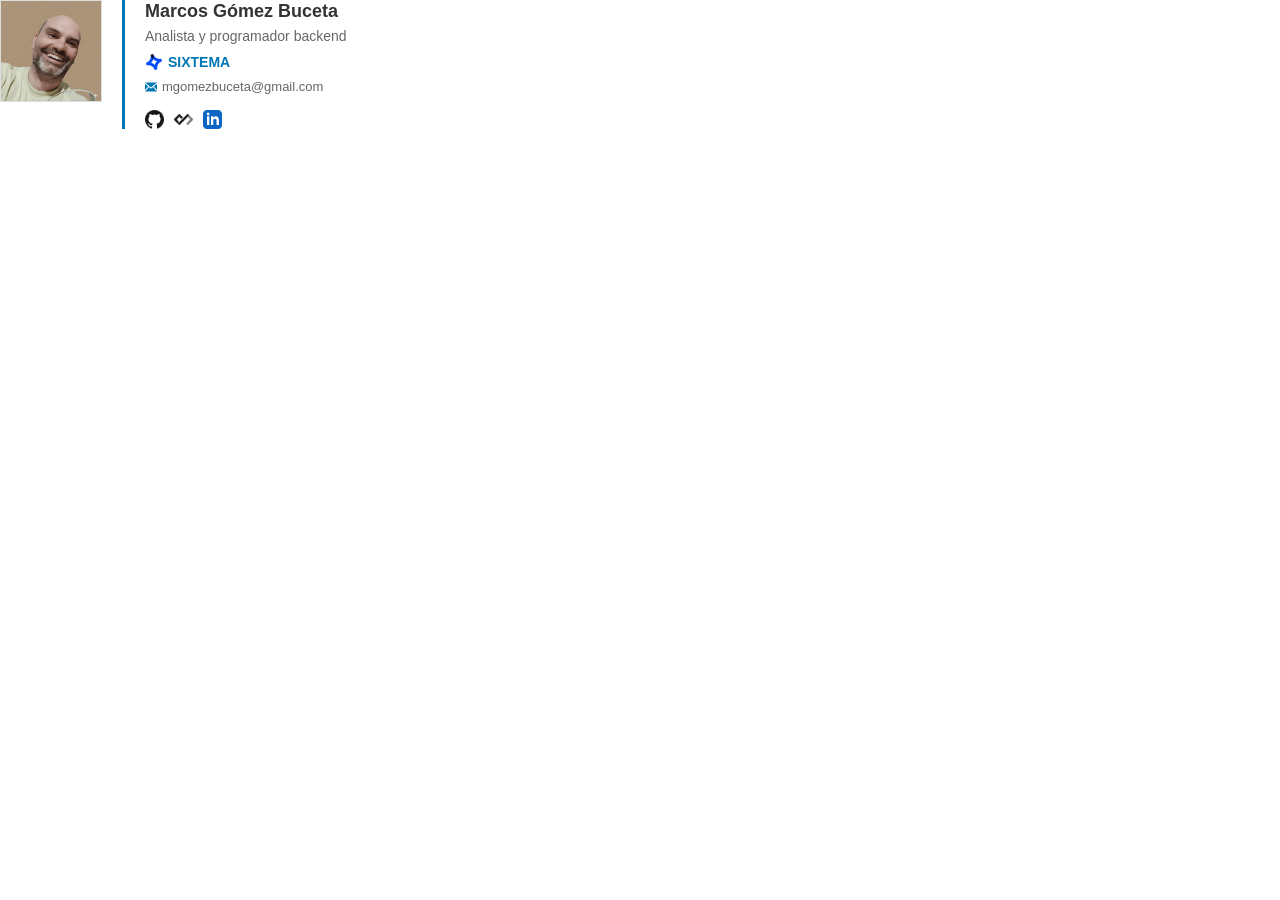
==== firma/index.html @ 253ee593 "Añade firma de correo con imágenes alojadas para Gmail Co-Authored-By: Claude Opus 5.5 <noreply@anth" ====
<!DOCTYPE html>
<html lang="es">
<head>
<meta charset="UTF-8">
<meta name="robots" content="noindex">
<meta name="viewport" content="width=device-width, initial-scale=1.0">
<title>Firma - Marcos Gómez Buceta</title>
</head>
<body style="margin:0;padding:0;background-color:#ffffff;">
<table cellpadding="0" cellspacing="0" border="0" role="presentation" style="border-collapse:collapse;font-family:Arial,Helvetica,sans-serif;width:480px;">
  <tr>
    <td valign="top" width="100" style="padding:0 20px 0 0;width:100px;vertical-align:top;">
      <img src="https://mgomezbuceta.github.io/firma/profile.jpg" alt="Marcos Gómez Buceta" width="100" height="100" style="display:block;width:100px;height:100px;border:1px solid #dddddd;">
    </td>
    <td valign="top" style="padding:0 0 0 20px;border-left:3px solid #0077B5;vertical-align:top;">
      <table cellpadding="0" cellspacing="0" border="0" role="presentation" style="border-collapse:collapse;font-family:Arial,Helvetica,sans-serif;">
        <tr><td style="padding:0 0 5px 0;font-family:Arial,Helvetica,sans-serif;font-size:18px;line-height:22px;font-weight:bold;color:#333333;">Marcos Gómez Buceta</td></tr>
        <tr><td style="padding:0 0 8px 0;font-family:Arial,Helvetica,sans-serif;font-size:14px;line-height:18px;color:#666666;">Analista y programador backend</td></tr>
        <tr><td style="padding:0 0 8px 0;">
          <table cellpadding="0" cellspacing="0" border="0" role="presentation" style="border-collapse:collapse;"><tr>
            <td valign="middle" style="padding:0 5px 0 0;vertical-align:middle;"><img src="https://mgomezbuceta.github.io/firma/logo.png" alt="SIXTEMA" width="18" height="18" style="display:block;width:18px;height:18px;border:0;"></td>
            <td valign="middle" style="font-family:Arial,Helvetica,sans-serif;font-size:14px;line-height:18px;font-weight:bold;color:#0077B5;vertical-align:middle;">SIXTEMA</td>
          </tr></table>
        </td></tr>
        <tr><td style="padding:0 0 10px 0;">
          <table cellpadding="0" cellspacing="0" border="0" role="presentation" style="border-collapse:collapse;"><tr>
            <td valign="middle" style="padding:0 5px 0 0;vertical-align:middle;"><img src="https://mgomezbuceta.github.io/firma/mail.png" alt="Email" width="12" height="12" style="display:block;width:12px;height:12px;border:0;"></td>
            <td valign="middle" style="font-family:Arial,Helvetica,sans-serif;font-size:13px;line-height:16px;vertical-align:middle;"><a href="mailto:mgomezbuceta@gmail.com" style="color:#666666;text-decoration:none;">mgomezbuceta@gmail.com</a></td>
          </tr></table>
        </td></tr>
        <tr><td style="padding:5px 0 0 0;">
          <table cellpadding="0" cellspacing="0" border="0" role="presentation" style="border-collapse:collapse;"><tr>
            <td style="padding:0 10px 0 0;"><a href="https://github.com/mgomezbuceta" target="_blank" style="text-decoration:none;"><img src="https://mgomezbuceta.github.io/firma/github.png" alt="GitHub" width="19" height="19" style="display:block;width:19px;height:19px;border:0;"></a></td>
            <td style="padding:0 10px 0 0;"><a href="https://dly.to/mgomezbuceta" target="_blank" style="text-decoration:none;"><img src="https://mgomezbuceta.github.io/firma/dailydev.png" alt="daily.dev" width="19" height="19" style="display:block;width:19px;height:19px;border:0;"></a></td>
            <td style="padding:0 10px 0 0;"><a href="https://www.linkedin.com/in/mgomezbuceta/" target="_blank" style="text-decoration:none;"><img src="https://mgomezbuceta.github.io/firma/linkedin.png" alt="LinkedIn" width="19" height="19" style="display:block;width:19px;height:19px;border:0;"></a></td>
          </tr></table>
        </td></tr>
      </table>
    </td>
  </tr>
</table>
</body>
</html>
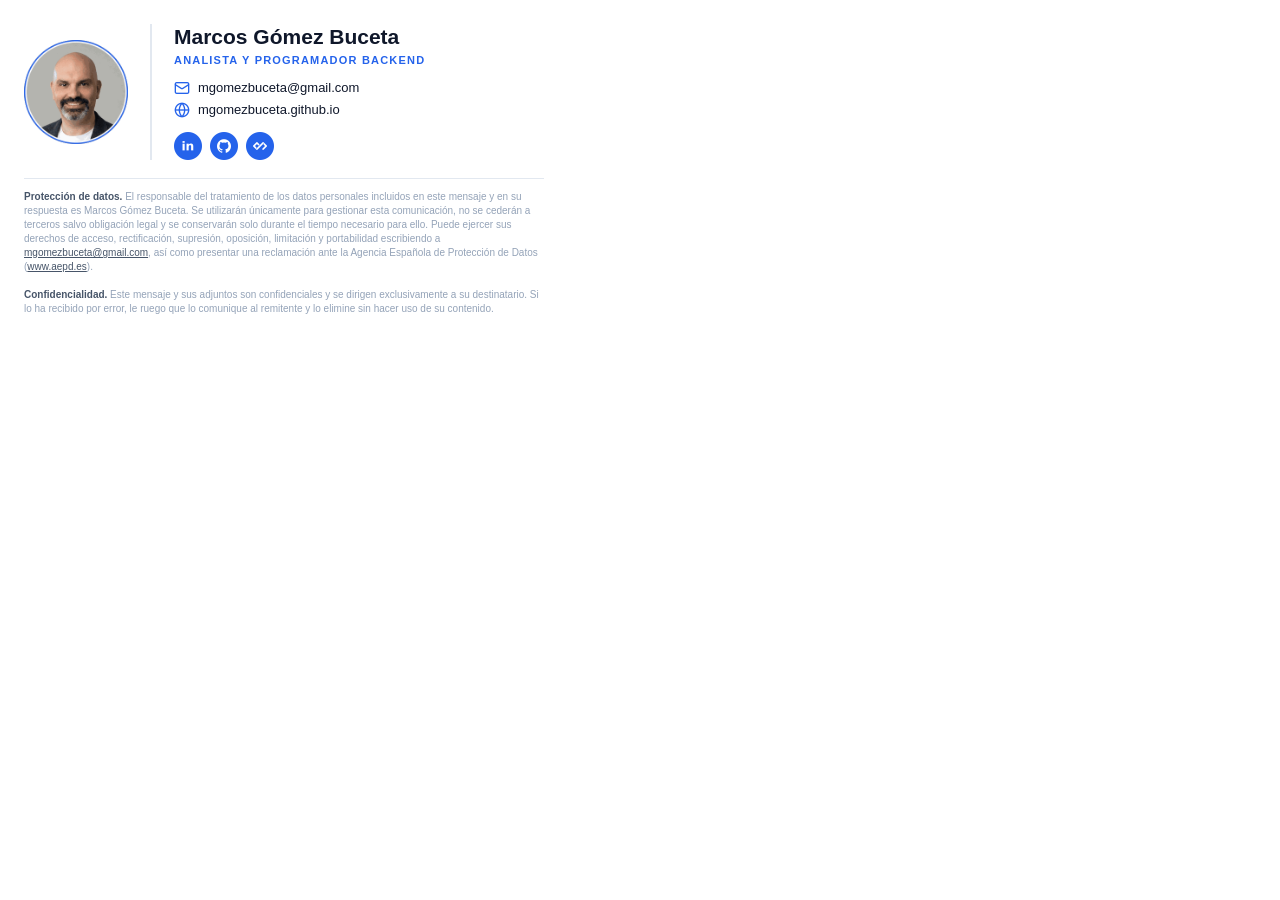
==== commit fe47cd84: "Rediseña la firma de correo: foto nueva, sin SIXTEMA y con aviso legal Co-Authored-By: Claude Opus 5" ====
--- a/firma/index.html
+++ b/firma/index.html
@@ -6,38 +6,37 @@
 <meta name="viewport" content="width=device-width, initial-scale=1.0">
 <title>Firma - Marcos Gómez Buceta</title>
 </head>
-<body style="margin:0;padding:0;background-color:#ffffff;">
-<table cellpadding="0" cellspacing="0" border="0" role="presentation" style="border-collapse:collapse;font-family:Arial,Helvetica,sans-serif;width:480px;">
-  <tr>
-    <td valign="top" width="100" style="padding:0 20px 0 0;width:100px;vertical-align:top;">
-      <img src="https://mgomezbuceta.github.io/firma/profile.jpg" alt="Marcos Gómez Buceta" width="100" height="100" style="display:block;width:100px;height:100px;border:1px solid #dddddd;">
-    </td>
-    <td valign="top" style="padding:0 0 0 20px;border-left:3px solid #0077B5;vertical-align:top;">
-      <table cellpadding="0" cellspacing="0" border="0" role="presentation" style="border-collapse:collapse;font-family:Arial,Helvetica,sans-serif;">
-        <tr><td style="padding:0 0 5px 0;font-family:Arial,Helvetica,sans-serif;font-size:18px;line-height:22px;font-weight:bold;color:#333333;">Marcos Gómez Buceta</td></tr>
-        <tr><td style="padding:0 0 8px 0;font-family:Arial,Helvetica,sans-serif;font-size:14px;line-height:18px;color:#666666;">Analista y programador backend</td></tr>
-        <tr><td style="padding:0 0 8px 0;">
-          <table cellpadding="0" cellspacing="0" border="0" role="presentation" style="border-collapse:collapse;"><tr>
-            <td valign="middle" style="padding:0 5px 0 0;vertical-align:middle;"><img src="https://mgomezbuceta.github.io/firma/logo.png" alt="SIXTEMA" width="18" height="18" style="display:block;width:18px;height:18px;border:0;"></td>
-            <td valign="middle" style="font-family:Arial,Helvetica,sans-serif;font-size:14px;line-height:18px;font-weight:bold;color:#0077B5;vertical-align:middle;">SIXTEMA</td>
-          </tr></table>
-        </td></tr>
-        <tr><td style="padding:0 0 10px 0;">
-          <table cellpadding="0" cellspacing="0" border="0" role="presentation" style="border-collapse:collapse;"><tr>
-            <td valign="middle" style="padding:0 5px 0 0;vertical-align:middle;"><img src="https://mgomezbuceta.github.io/firma/mail.png" alt="Email" width="12" height="12" style="display:block;width:12px;height:12px;border:0;"></td>
-            <td valign="middle" style="font-family:Arial,Helvetica,sans-serif;font-size:13px;line-height:16px;vertical-align:middle;"><a href="mailto:mgomezbuceta@gmail.com" style="color:#666666;text-decoration:none;">mgomezbuceta@gmail.com</a></td>
-          </tr></table>
-        </td></tr>
-        <tr><td style="padding:5px 0 0 0;">
-          <table cellpadding="0" cellspacing="0" border="0" role="presentation" style="border-collapse:collapse;"><tr>
-            <td style="padding:0 10px 0 0;"><a href="https://github.com/mgomezbuceta" target="_blank" style="text-decoration:none;"><img src="https://mgomezbuceta.github.io/firma/github.png" alt="GitHub" width="19" height="19" style="display:block;width:19px;height:19px;border:0;"></a></td>
-            <td style="padding:0 10px 0 0;"><a href="https://dly.to/mgomezbuceta" target="_blank" style="text-decoration:none;"><img src="https://mgomezbuceta.github.io/firma/dailydev.png" alt="daily.dev" width="19" height="19" style="display:block;width:19px;height:19px;border:0;"></a></td>
-            <td style="padding:0 10px 0 0;"><a href="https://www.linkedin.com/in/mgomezbuceta/" target="_blank" style="text-decoration:none;"><img src="https://mgomezbuceta.github.io/firma/linkedin.png" alt="LinkedIn" width="19" height="19" style="display:block;width:19px;height:19px;border:0;"></a></td>
-          </tr></table>
-        </td></tr>
-      </table>
-    </td>
-  </tr>
+<body style="margin:0;padding:24px;background-color:#ffffff;">
+<table cellpadding="0" cellspacing="0" border="0" role="presentation" style="border-collapse:collapse;width:520px;max-width:520px;font-family:'Segoe UI',Roboto,Helvetica,Arial,sans-serif;">
+<tr>
+  <td valign="middle" width="104" style="width:104px;padding:0 22px 0 0;vertical-align:middle;">
+    <img src="https://mgomezbuceta.github.io/firma/foto-mgb.png" alt="Marcos Gómez Buceta" width="104" height="104" style="display:block;width:104px;height:104px;border:0;">
+  </td>
+  <td valign="middle" style="vertical-align:middle;padding:0 0 0 22px;border-left:2px solid #E2E8F0;">
+    <table cellpadding="0" cellspacing="0" border="0" role="presentation" style="border-collapse:collapse;">
+      <tr><td style="font-family:'Segoe UI',Roboto,Helvetica,Arial,sans-serif;font-size:21px;line-height:26px;font-weight:700;color:#0F172A;padding:0 0 2px 0;">Marcos Gómez Buceta</td></tr>
+      <tr><td style="font-family:'Segoe UI',Roboto,Helvetica,Arial,sans-serif;font-size:11px;line-height:16px;font-weight:600;color:#2563EB;letter-spacing:1.2px;text-transform:uppercase;padding:0 0 12px 0;">Analista y programador backend</td></tr>
+      <tr><td style="padding:0 0 6px 0;"><table cellpadding="0" cellspacing="0" border="0" role="presentation" style="border-collapse:collapse;"><tr>
+<td valign="middle" style="padding:0 8px 0 0;vertical-align:middle;"><img src="https://mgomezbuceta.github.io/firma/ico-mail.png" alt="Email" width="16" height="16" style="display:block;width:16px;height:16px;border:0;"></td>
+<td valign="middle" style="font-family:'Segoe UI',Roboto,Helvetica,Arial,sans-serif;font-size:13px;line-height:16px;vertical-align:middle;"><a href="mailto:mgomezbuceta@gmail.com" target="_blank" style="color:#0F172A;text-decoration:none;">mgomezbuceta@gmail.com</a></td>
+</tr></table></td></tr>
+      <tr><td style="padding:0 0 6px 0;"><table cellpadding="0" cellspacing="0" border="0" role="presentation" style="border-collapse:collapse;"><tr>
+<td valign="middle" style="padding:0 8px 0 0;vertical-align:middle;"><img src="https://mgomezbuceta.github.io/firma/ico-globe.png" alt="Web" width="16" height="16" style="display:block;width:16px;height:16px;border:0;"></td>
+<td valign="middle" style="font-family:'Segoe UI',Roboto,Helvetica,Arial,sans-serif;font-size:13px;line-height:16px;vertical-align:middle;"><a href="https://mgomezbuceta.github.io" target="_blank" style="color:#0F172A;text-decoration:none;">mgomezbuceta.github.io</a></td>
+</tr></table></td></tr>
+      <tr><td style="padding:8px 0 0 0;"><table cellpadding="0" cellspacing="0" border="0" role="presentation" style="border-collapse:collapse;"><tr>
+        <td style="padding:0 8px 0 0;"><a href="https://www.linkedin.com/in/mgomezbuceta/" target="_blank" style="text-decoration:none;"><img src="https://mgomezbuceta.github.io/firma/rs-linkedin.png" alt="LinkedIn" width="28" height="28" style="display:block;width:28px;height:28px;border:0;"></a></td>
+        <td style="padding:0 8px 0 0;"><a href="https://github.com/mgomezbuceta" target="_blank" style="text-decoration:none;"><img src="https://mgomezbuceta.github.io/firma/rs-github.png" alt="GitHub" width="28" height="28" style="display:block;width:28px;height:28px;border:0;"></a></td>
+        <td style="padding:0 8px 0 0;"><a href="https://dly.to/mgomezbuceta" target="_blank" style="text-decoration:none;"><img src="https://mgomezbuceta.github.io/firma/rs-dailydev.png" alt="daily.dev" width="28" height="28" style="display:block;width:28px;height:28px;border:0;"></a></td>
+      </tr></table></td></tr>
+    </table>
+  </td>
+</tr>
+<tr><td colspan="2" style="padding:18px 0 0 0;"><table cellpadding="0" cellspacing="0" border="0" role="presentation" width="100%" style="border-collapse:collapse;width:100%;"><tr><td style="border-top:1px solid #E2E8F0;font-size:1px;line-height:1px;height:1px;">&nbsp;</td></tr></table></td></tr>
+<tr><td colspan="2" style="padding:10px 0 0 0;font-family:'Segoe UI',Roboto,Helvetica,Arial,sans-serif;font-size:10px;line-height:14px;color:#94A3B8;text-align:left;">
+<strong style="color:#475569;">Protección de datos.</strong> El responsable del tratamiento de los datos personales incluidos en este mensaje y en su respuesta es Marcos Gómez Buceta. Se utilizarán únicamente para gestionar esta comunicación, no se cederán a terceros salvo obligación legal y se conservarán solo durante el tiempo necesario para ello. Puede ejercer sus derechos de acceso, rectificación, supresión, oposición, limitación y portabilidad escribiendo a <a href="mailto:mgomezbuceta@gmail.com" style="color:#475569;text-decoration:underline;">mgomezbuceta@gmail.com</a>, así como presentar una reclamación ante la Agencia Española de Protección de Datos (<a href="https://www.aepd.es" target="_blank" style="color:#475569;text-decoration:underline;">www.aepd.es</a>).<br><br>
+<strong style="color:#475569;">Confidencialidad.</strong> Este mensaje y sus adjuntos son confidenciales y se dirigen exclusivamente a su destinatario. Si lo ha recibido por error, le ruego que lo comunique al remitente y lo elimine sin hacer uso de su contenido.
+</td></tr>
 </table>
 </body>
 </html>
